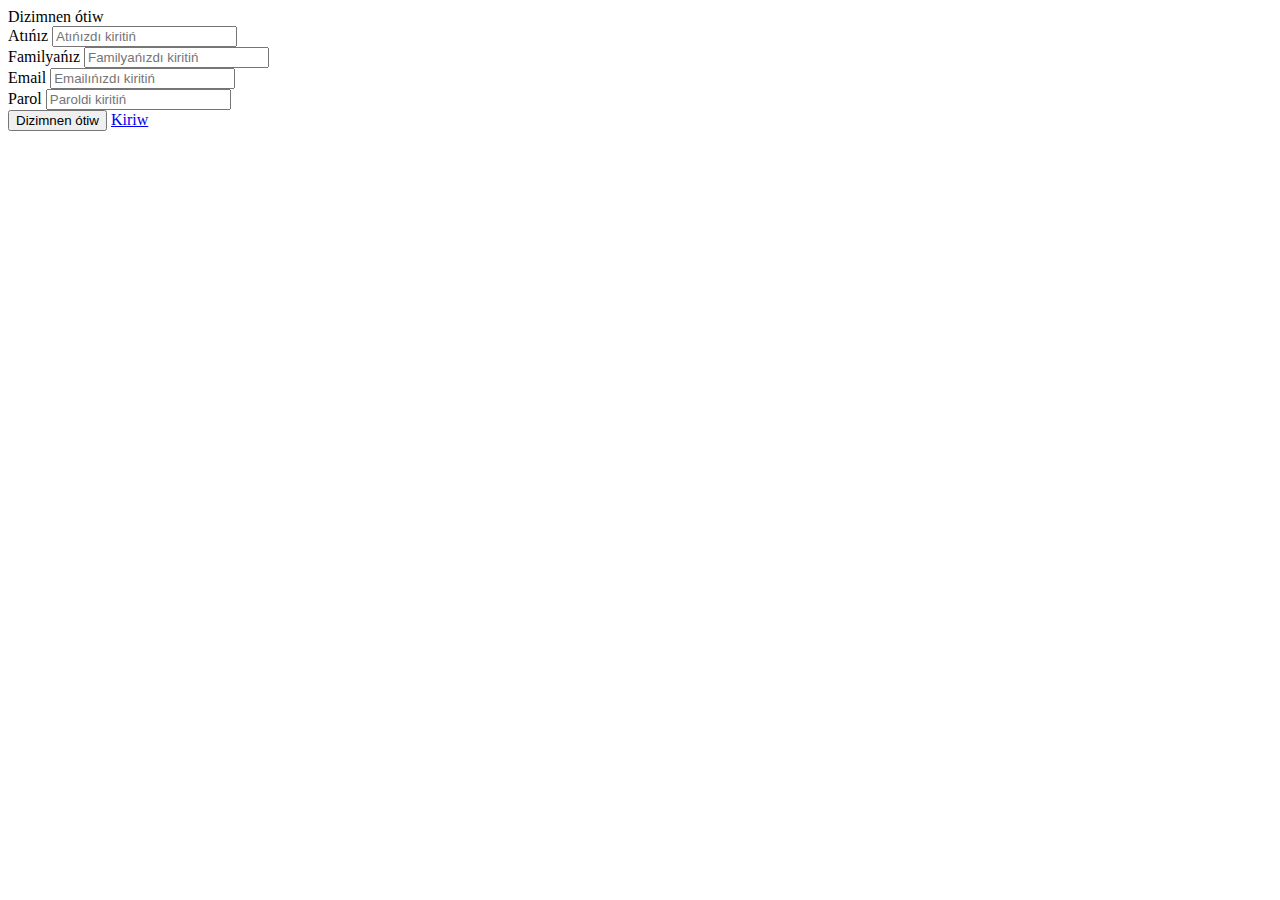
==== signUp.html @ 3c95c3fc "first commit" ====
<!DOCTYPE html>
<html lang="en">
<head>
    <meta charset="UTF-8">
    <meta http-equiv="X-UA-Compatible" content="IE=edge">
    <meta name="viewport" content="width=device-width, initial-scale=1.0">
    <title>Dizimnen ótiw</title>
    <link rel="stylesheet" href="./Css/style.css">
    <link rel="stylesheet" href="https://cdnjs.cloudflare.com/ajax/libs/font-awesome/6.1.1/css/all.min.css" integrity="sha512-KfkfwYDsLkIlwQp6LFnl8zNdLGxu9YAA1QvwINks4PhcElQSvqcyVLLD9aMhXd13uQjoXtEKNosOWaZqXgel0g==" crossorigin="anonymous" referrerpolicy="no-referrer" />
</head>
<body>
    <div class="wrapper">
      <div class="container">
        <div class="title">Dizimnen ótiw</div>
        <form action="#">
            <div class="user-details">
                <div class="input-box">
                    <span class="details">Atıńız</span>
                    <input type="text" placeholder="Atıńızdı kiritiń" required>
                </div>
                <div class="input-box">
                    <span class="details">Familyańız</span>
                    <input type="text" placeholder="Familyańızdı kiritiń" required>
                </div>
                <div class="input-box">
                    <span class="details">Email</span>
                    <input type="email" placeholder="Emailıńızdı kiritiń" required>
                </div>
                <div class="input-box">
                    <span class="details">Parol</span>
                    <input type="password" placeholder="Paroldi kiritiń" required>
                </div>
            </div>
            <div class="buttons">
              <button class="button-send">Dizimnen ótiw</button>

              <a class="" href="./signIn.html">
                Kiriw
              </a>
            </div>
        </form>
    </div>
    </div>
</body>
</html>
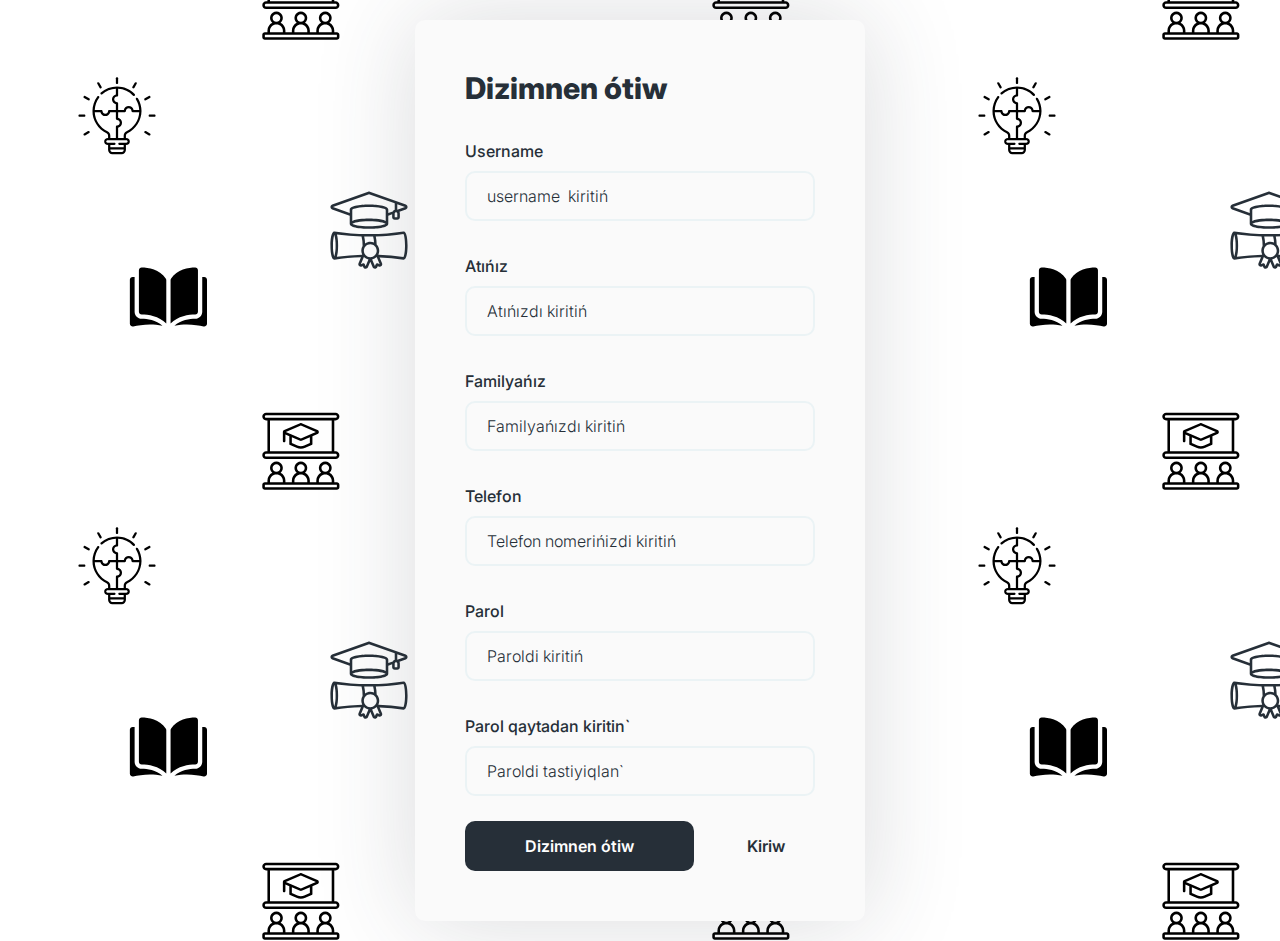
==== commit d07537a6: "BigChanges" ====
--- a/signUp.html
+++ b/signUp.html
@@ -1,45 +1,53 @@
 <!DOCTYPE html>
-<html lang="en">
+<html lang="uz">
 <head>
     <meta charset="UTF-8">
     <meta http-equiv="X-UA-Compatible" content="IE=edge">
     <meta name="viewport" content="width=device-width, initial-scale=1.0">
     <title>Dizimnen ótiw</title>
-    <link rel="stylesheet" href="./Css/style.css">
+    <link rel="stylesheet" href="./css/style.css">
     <link rel="stylesheet" href="https://cdnjs.cloudflare.com/ajax/libs/font-awesome/6.1.1/css/all.min.css" integrity="sha512-KfkfwYDsLkIlwQp6LFnl8zNdLGxu9YAA1QvwINks4PhcElQSvqcyVLLD9aMhXd13uQjoXtEKNosOWaZqXgel0g==" crossorigin="anonymous" referrerpolicy="no-referrer" />
 </head>
 <body>
     <div class="wrapper">
-      <div class="container">
+      <div class="card-body mt">
         <div class="title">Dizimnen ótiw</div>
-        <form action="#">
+        <form method="post" name="myForm" onsubmit="return numberValidation()">
+            <input type="hidden" name="csrfmiddlewaretoken" value="bdoru2ZCPye3NnyfsPBDd2nV13eaXYSvd3DlnXVWiR54hP40OXtuTQSJvJlfIGcb">
             <div class="user-details">
                 <div class="input-box">
-                    <span class="details">Atıńız</span>
-                    <input type="text" placeholder="Atıńızdı kiritiń" required>
+                  <span class="details">Username</span>
+                  <input type="text" name="username" placeholder="username  kiritiń" required>
                 </div>
                 <div class="input-box">
-                    <span class="details">Familyańız</span>
-                    <input type="text" placeholder="Familyańızdı kiritiń" required>
+                  <span class="details">Atıńız</span>
+                  <input type="text" name="first_name" placeholder="Atıńızdı kiritiń" required>
                 </div>
                 <div class="input-box">
-                    <span class="details">Email</span>
-                    <input type="email" placeholder="Emailıńızdı kiritiń" required>
+                  <span class="details">Familyańız</span>
+                  <input type="text" name="last_name" placeholder="Familyańızdı kiritiń" required>
                 </div>
                 <div class="input-box">
-                    <span class="details">Parol</span>
-                    <input type="password" placeholder="Paroldi kiritiń" required>
+                  <span class="details">Telefon</span>
+                  <input name="phone_number" class="telefon" placeholder="Telefon nomerińizdi kiritiń" required>
+                  <span id="validation"></span>
+                </div>
+                <div class="input-box">
+                  <span class="details">Parol</span>
+                  <input type="password" name="password1" placeholder="Paroldi kiritiń" required>
+                </div>
+                <div class="input-box">
+                  <span class="details">Parol qaytadan kiritin`</span>
+                  <input type="password" name="password2" placeholder="Paroldi tastiyiqlan`" required>
                 </div>
             </div>
             <div class="buttons">
-              <button class="button-send">Dizimnen ótiw</button>
-
-              <a class="" href="./signIn.html">
-                Kiriw
-              </a>
+              <button type="submit" class="button-send">Dizimnen ótiw</button>
+              <a class="" href="./signIn.html">Kiriw</a>
             </div>
         </form>
     </div>
     </div>
+    <script src="./js/validation.js"></script>
 </body>
-</html>+</html>
--- a/css/style.css
+++ b/css/style.css
@@ -0,0 +1,153 @@
+@import url('https://fonts.googleapis.com/css2?family=Inter:wght@200;300;400;500;600;700&display=swap');
+/* Core styles */
+
+* {
+  margin: 0;
+  padding: 0;
+  box-sizing: border-box;
+  font-family: 'Inter', sans-serif;
+  color: #262f38;
+  font-size: 16px;
+}
+
+body {
+  /* background-color: #739ca2; */
+  background-image: url(../src/pattern1.svg);
+  }
+
+span {
+  padding: 0;
+  margin: 0;
+}
+
+a {
+  text-decoration: none;
+  color: #262f38;
+}
+
+input {
+  background: transparent;
+}
+
+input:focus {
+  outline: 2px solid #262f38a6;
+  border-radius: 10px;
+}
+
+::placeholder {
+  color: #262f38;
+  font-weight: 300;
+}
+
+/* Validation */
+
+.succes {
+  color: rgb(93, 190, 93);
+  font-size: 14px;
+}
+
+.red {
+  color: rgb(214, 100, 100);
+  font-size: 14px;
+}
+
+/* Main Styles */
+
+.wrapper {
+  display: flex;
+  justify-content: center;
+  align-items: center;
+}
+
+.mt {
+  margin: 20px;
+}
+
+.mt100 {
+  margin-top: 100px;
+}
+.card-body {
+  width: 450px;
+  max-width: 450px;
+  background-color: #fafafa;
+  width: 100%;
+  padding: 50px 50px;
+  border-radius: 10px;
+  margin: 20px;
+  -webkit-box-shadow: 0px 0px 100px 0px rgb(48 57 65 / 18%);
+  -moz-box-shadow: 0px 0px 100px 0px rgb(48 57 65 / 18%);
+  box-shadow: 0px 0px 100px 0px rgb(48 57 65 / 18%);
+}
+
+.title {
+  font-size: 30px;
+  font-weight: 800;
+}
+
+.input-box {
+  margin: 25px 0;
+  font-weight: 450;
+}
+
+.input-box input {
+  display: block;
+  padding: 0 20px;
+  font-size: 16px;
+  height: 50px;
+  width: 100%;
+  border-radius: 10px;
+  border: none;
+  border: 2px solid #ebf3f5;
+}
+
+.input-box span {
+  display: inline-block;
+  padding: 10px 0;
+  font-weight: 500;
+}
+
+.buttons {
+  display: flex;
+  justify-content: space-between;
+  align-items: center;
+  flex-wrap: wrap;
+}
+
+.button-send {
+  padding: 15px 60px;
+  border-radius: 10px;
+  background-color: #262f38;
+  color: #fff;
+  border: none;
+  box-sizing: border-box;
+  font-weight: 600;
+  box-shadow: 0px 0px 10px -10px rgba(0, 0, 0, 0.021);
+  cursor: pointer;
+}
+
+.button-send:hover {
+  opacity: 0.95;
+}
+
+.buttons a {
+  padding: 0 30px;
+  font-weight: 600;
+}
+
+@media only screen and (max-width: 576px) {
+  body {
+    /* background-color: #739ca2; */
+    background-image: url(../src/pattern_mob.svg);
+    }
+  .button-send {
+    width: 100%; 
+    text-align: center;
+    margin: 0;
+  }
+  .buttons {
+    justify-content: center;
+  }
+  .buttons a {
+    margin-top: 20px;
+  }
+}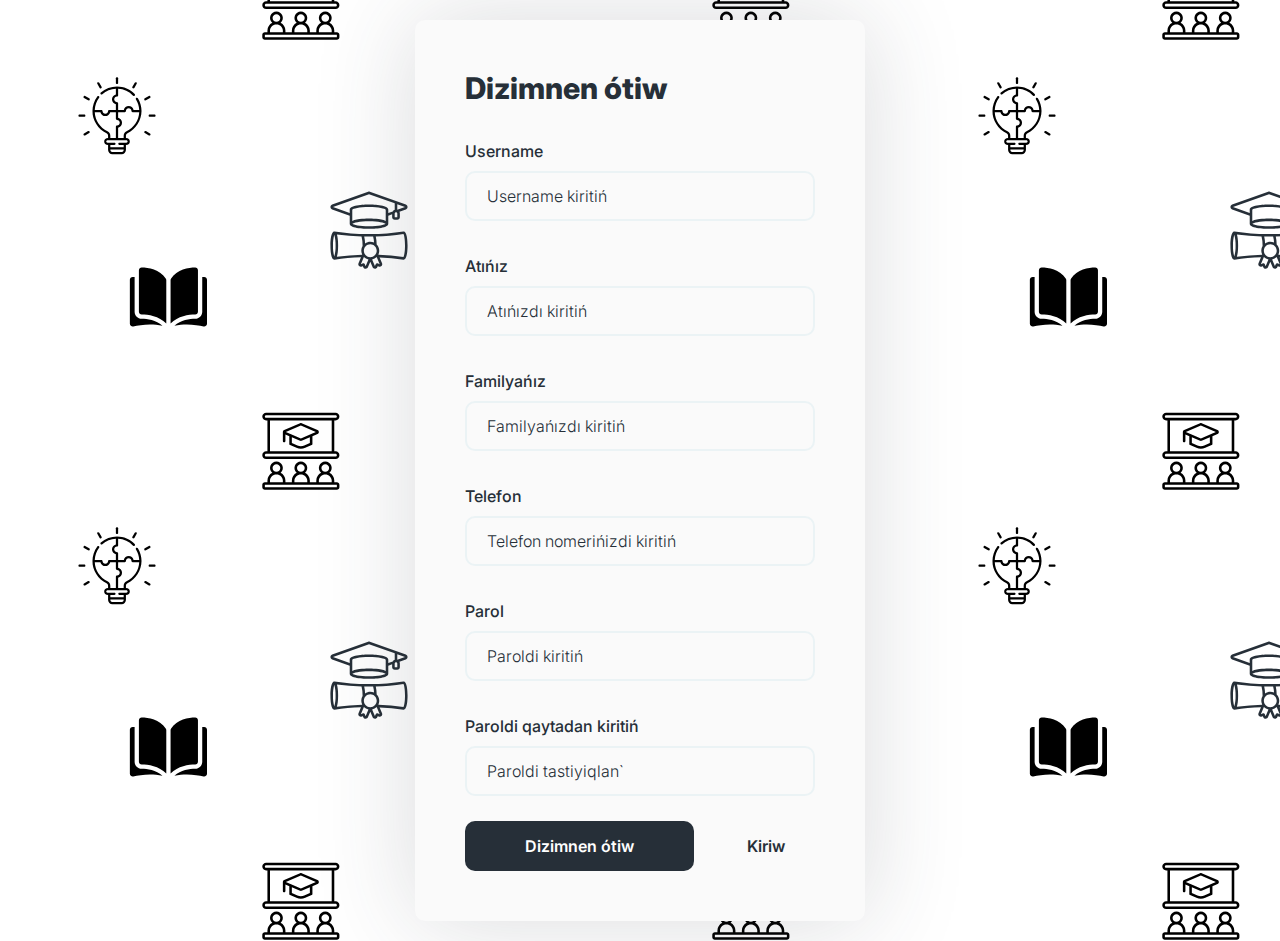
==== commit 46f9d728: "BigChanges" ====
--- a/signUp.html
+++ b/signUp.html
@@ -17,7 +17,7 @@
             <div class="user-details">
                 <div class="input-box">
                   <span class="details">Username</span>
-                  <input type="text" name="username" placeholder="username  kiritiń" required>
+                  <input type="text" name="username" placeholder="Username kiritiń" required>
                 </div>
                 <div class="input-box">
                   <span class="details">Atıńız</span>
@@ -37,7 +37,7 @@
                   <input type="password" name="password1" placeholder="Paroldi kiritiń" required>
                 </div>
                 <div class="input-box">
-                  <span class="details">Parol qaytadan kiritin`</span>
+                  <span class="details">Paroldi qaytadan kiritiń</span>
                   <input type="password" name="password2" placeholder="Paroldi tastiyiqlan`" required>
                 </div>
             </div>
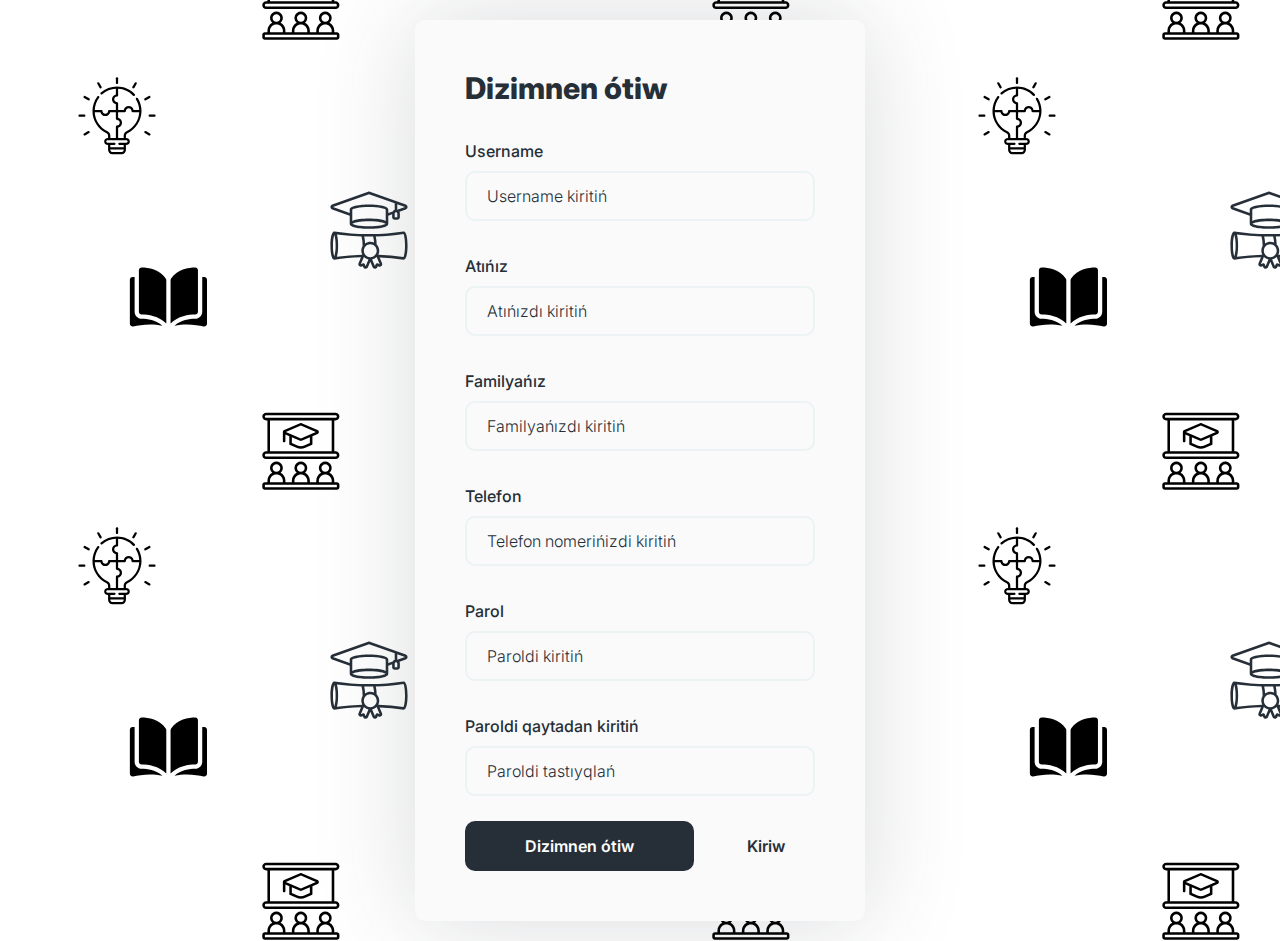
==== commit 5724a724: "jane ozgerdi" ====
--- a/signUp.html
+++ b/signUp.html
@@ -38,7 +38,7 @@
                 </div>
                 <div class="input-box">
                   <span class="details">Paroldi qaytadan kiritiń</span>
-                  <input type="password" name="password2" placeholder="Paroldi tastiyiqlan`" required>
+                  <input type="password" name="password2" placeholder="Paroldi tastıyqlań" required>
                 </div>
             </div>
             <div class="buttons">
